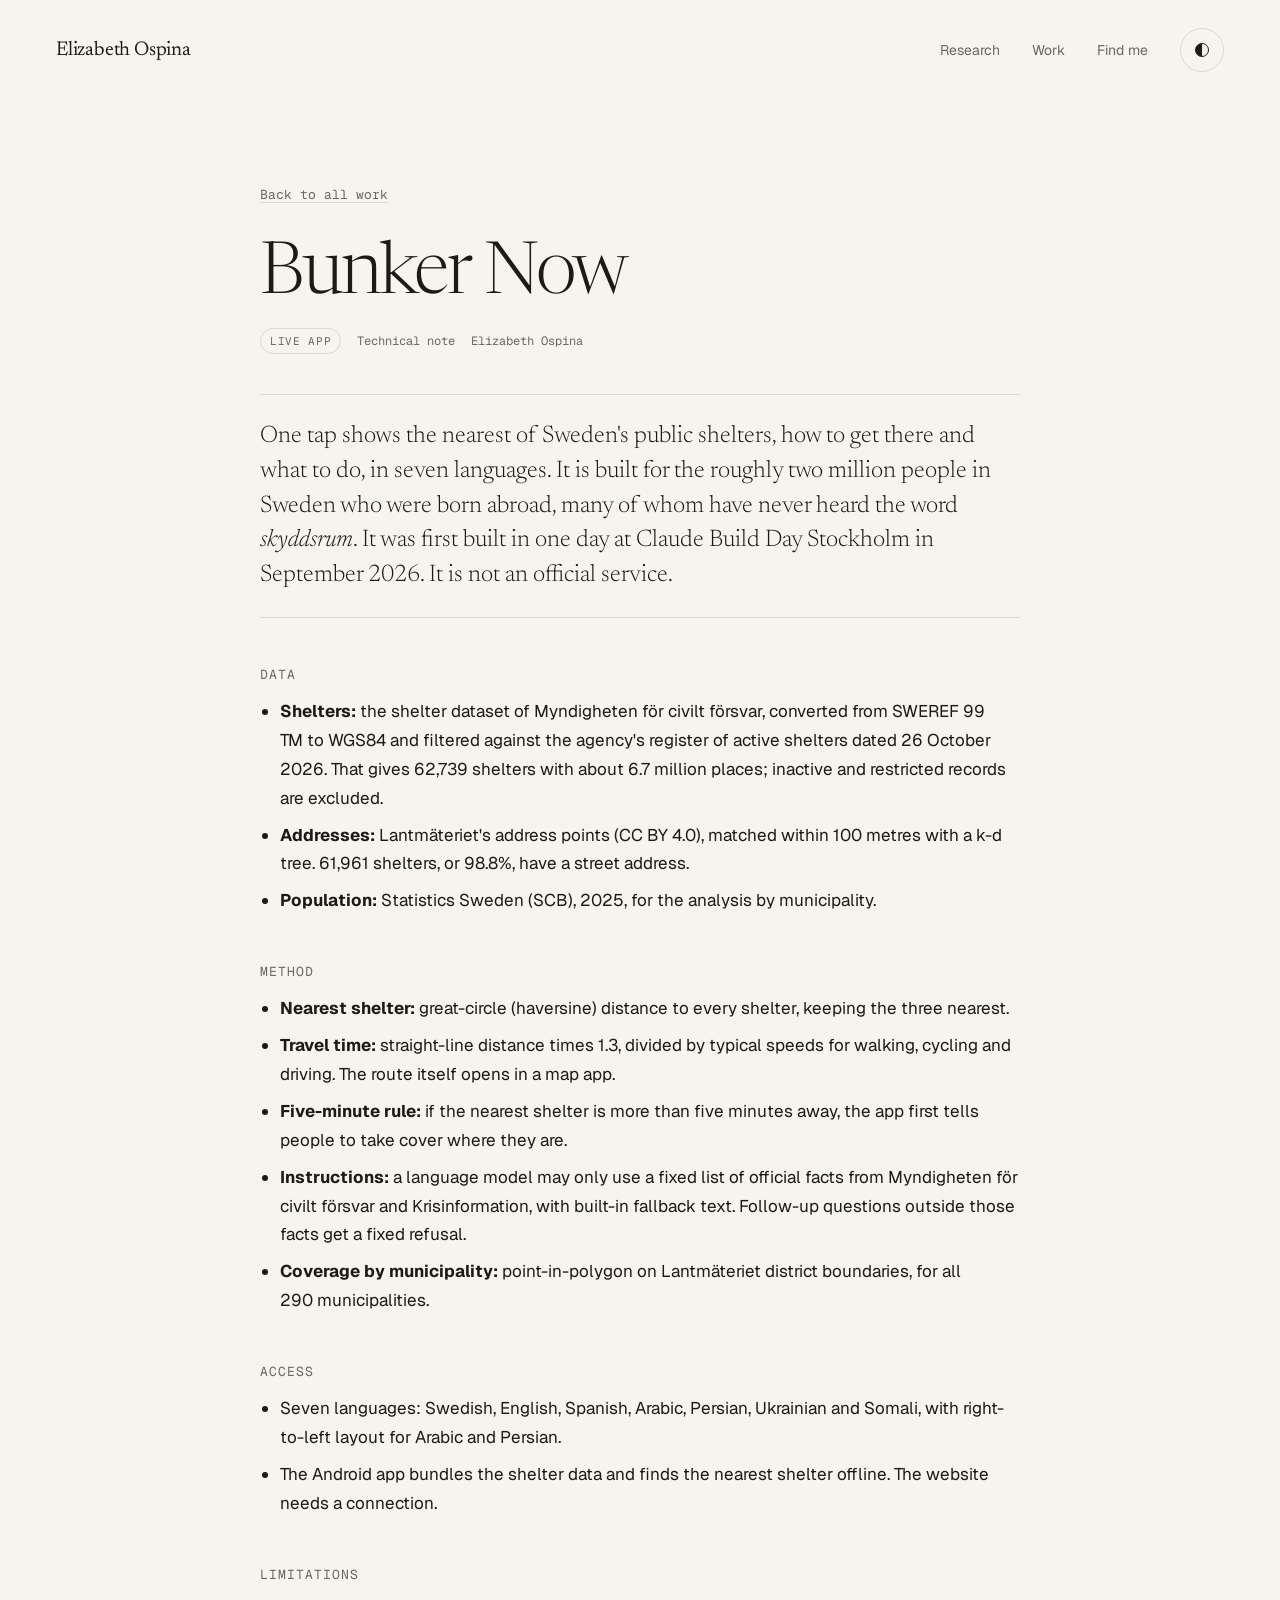
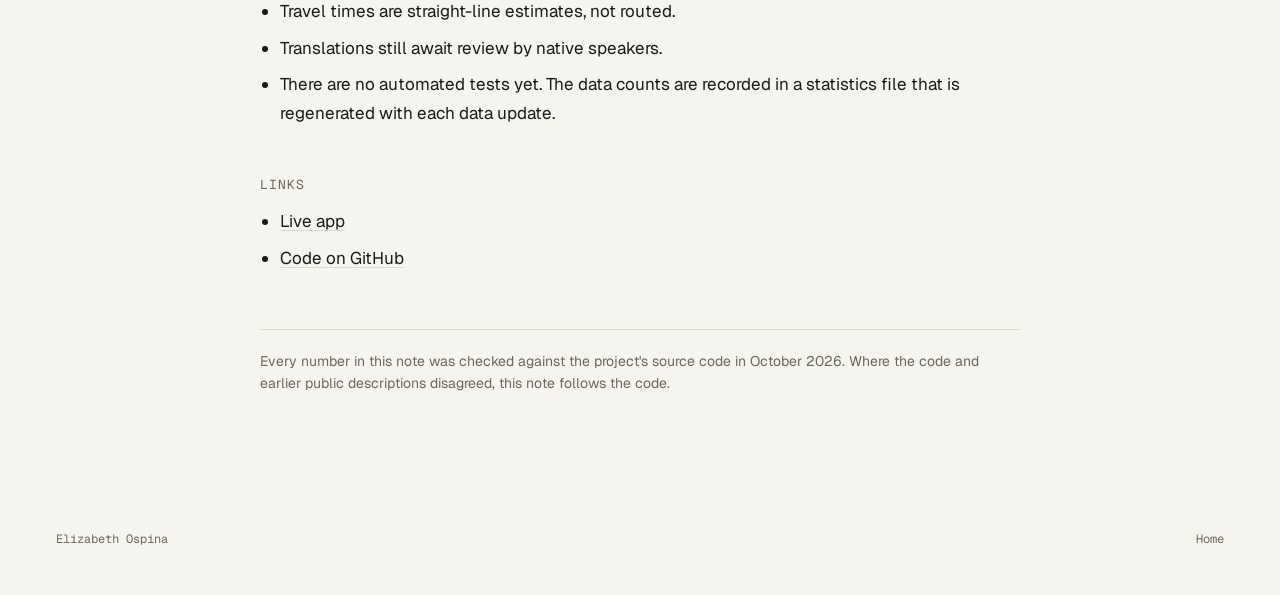
==== work/bunker-now.html @ 8cc311af "Rebuild the site around research and documented work - Add a Research section for the Economic Evolu" ====
<!DOCTYPE html>
<html lang="en">
<head>
<meta charset="utf-8">
<meta name="viewport" content="width=device-width, initial-scale=1">
<title>Bunker Now — Elizabeth Ospina</title>
<meta name="description" content="The nearest of Sweden&#x27;s 62,739 active public shelters, from the register of Myndigheten för civilt försvar, with 98.8% matched to Lantmäteriet addresses, in seven languages.">
<script>(function(){var s;try{s=localStorage.getItem('eo-theme')}catch(e){}var t=s||(matchMedia('(prefers-color-scheme: dark)').matches?'dark':'light');document.documentElement.dataset.theme=t;})();</script>
<link rel="preconnect" href="https://fonts.googleapis.com">
<link rel="stylesheet" href="https://fonts.googleapis.com/css2?family=Newsreader:ital,opsz,wght@0,6..72,300;0,6..72,400;1,6..72,300;1,6..72,400&family=Geist:wght@400;500&family=Geist+Mono:wght@400&display=swap">
<link rel="stylesheet" href="../assets/site.css">
</head>
<body>
<header class="wrap site-header">
  <a href="../index.html" class="brand">Elizabeth Ospina</a>
  <nav class="nav" aria-label="Main">
    <a href="../index.html#research">Research</a>
    <a href="../index.html#work">Work</a>
    <a href="../index.html#find">Find me</a>
    <button id="theme-toggle" type="button" aria-label="Toggle theme"><span></span></button>
  </nav>
</header>
<main class="note">
  <a class="back" href="../index.html#work">Back to all work</a>
  <h1>Bunker Now</h1>
  <div class="meta"><span class="status">Live app</span><span>Technical note</span><span>Elizabeth Ospina</span></div>
  <p class="abstract">One tap shows the nearest of Sweden's public shelters, how to get there and what to do, in seven languages. It is built for the roughly two million people in Sweden who were born abroad, many of whom have never heard the word <em>skyddsrum</em>. It was first built in one day at Claude Build Day Stockholm in September 2026. It is not an official service.</p>

  <h2>Data</h2>
  <ul>
    <li><strong>Shelters:</strong> the shelter dataset of Myndigheten för civilt försvar, converted from SWEREF 99 TM to WGS84 and filtered against the agency's register of active shelters dated 26 October 2026. That gives 62,739 shelters with about 6.7 million places; inactive and restricted records are excluded.</li>
    <li><strong>Addresses:</strong> Lantmäteriet's address points (CC BY 4.0), matched within 100 metres with a k-d tree. 61,961 shelters, or 98.8%, have a street address.</li>
    <li><strong>Population:</strong> Statistics Sweden (SCB), 2025, for the analysis by municipality.</li>
  </ul>

  <h2>Method</h2>
  <ul>
    <li><strong>Nearest shelter:</strong> great-circle (haversine) distance to every shelter, keeping the three nearest.</li>
    <li><strong>Travel time:</strong> straight-line distance times 1.3, divided by typical speeds for walking, cycling and driving. The route itself opens in a map app.</li>
    <li><strong>Five-minute rule:</strong> if the nearest shelter is more than five minutes away, the app first tells people to take cover where they are.</li>
    <li><strong>Instructions:</strong> a language model may only use a fixed list of official facts from Myndigheten för civilt försvar and Krisinformation, with built-in fallback text. Follow-up questions outside those facts get a fixed refusal.</li>
    <li><strong>Coverage by municipality:</strong> point-in-polygon on Lantmäteriet district boundaries, for all 290 municipalities.</li>
  </ul>

  <h2>Access</h2>
  <ul>
    <li>Seven languages: Swedish, English, Spanish, Arabic, Persian, Ukrainian and Somali, with right-to-left layout for Arabic and Persian.</li>
    <li>The Android app bundles the shelter data and finds the nearest shelter offline. The website needs a connection.</li>
  </ul>

  <h2>Limitations</h2>
  <ul>
    <li>Travel times are straight-line estimates, not routed.</li>
    <li>Translations still await review by native speakers.</li>
    <li>There are no automated tests yet. The data counts are recorded in a statistics file that is regenerated with each data update.</li>
  </ul>

  <h2>Links</h2>
  <ul>
    <li><a href="https://shelter-now-eta.vercel.app/" target="_blank" rel="noopener">Live app</a></li>
    <li><a href="https://github.com/eliospina/shelter-now" target="_blank" rel="noopener">Code on GitHub</a></li>
  </ul>
  <p class="verified">Every number in this note was checked against the project's source code in October 2026. Where the code and earlier public descriptions disagreed, this note follows the code.</p>
</main>
<footer class="wrap site-footer">
  <span>Elizabeth Ospina</span>
  <a href="../index.html">Home</a>
</footer>
<script>
document.getElementById('theme-toggle').addEventListener('click',function(){var r=document.documentElement,t=r.dataset.theme==='dark'?'light':'dark';r.dataset.theme=t;try{localStorage.setItem('eo-theme',t)}catch(e){}});
</script>
</body>
</html>
---- assets/site.css ----
:root{--bg:#f6f4ef;--fg:#1b1a17;--mute:#6b675e;--line:#dcd8ce;--slot:#ebe7de;--chip:#e9e4d8}
:root[data-theme="dark"]{--bg:#141412;--fg:#eeebe4;--mute:#a19c91;--line:#2e2c28;--slot:#1f1e1b;--chip:#26241f}
html{scroll-behavior:smooth}
html,body{margin:0;background:var(--bg);color:var(--fg);transition:background .3s,color .3s}
body{font-family:Geist,system-ui,sans-serif;-webkit-font-smoothing:antialiased}
a{color:var(--fg);text-decoration:none}
a:hover{color:var(--mute)}
.wrap{max-width:1280px;margin:0 auto;padding-left:clamp(20px,5vw,56px);padding-right:clamp(20px,5vw,56px)}
.site-header{padding-top:28px;padding-bottom:28px;display:flex;align-items:center;justify-content:space-between;gap:24px;flex-wrap:wrap}
.brand{font-family:Newsreader,serif;font-size:20px;letter-spacing:-0.01em;white-space:nowrap}
.nav{display:flex;align-items:center;gap:clamp(16px,3vw,32px);font-size:14px;flex-wrap:wrap}
.nav a{color:var(--mute)}
.nav a:hover{color:var(--fg)}
#theme-toggle{width:44px;height:44px;border-radius:50%;border:1px solid var(--line);background:transparent;cursor:pointer;display:flex;align-items:center;justify-content:center;padding:0}
#theme-toggle:hover{border-color:var(--fg)}
#theme-toggle span{width:12px;height:12px;border-radius:50%;background:linear-gradient(90deg,var(--fg) 50%,transparent 50%);border:1px solid var(--fg)}
.mono{font-family:'Geist Mono',monospace}
.label{margin:0;font-family:'Geist Mono',monospace;font-weight:400;font-size:13px;letter-spacing:0.08em;text-transform:uppercase;color:var(--mute)}
.serif{font-family:Newsreader,serif}

/* hero */
.hero{padding-top:clamp(48px,10vw,120px);padding-bottom:clamp(56px,8vw,96px)}
.hero-grid{display:grid;grid-template-columns:repeat(auto-fit,minmax(min(100%,420px),1fr));gap:clamp(40px,6vw,88px);align-items:center}
.hero h1{margin:0;font-family:Newsreader,serif;font-weight:300;font-size:clamp(52px,8.4vw,112px);line-height:0.98;letter-spacing:-0.035em;text-wrap:balance}
.portrait{position:relative;aspect-ratio:4/5;width:100%;max-width:280px;justify-self:center;background:var(--slot);border-radius:4px;overflow:hidden}
.portrait img{width:100%;height:100%;object-fit:cover;display:block}
@media (max-width:960px){.portrait{max-width:200px}}

/* sections */
.section{border-top:1px solid var(--line);padding:clamp(56px,8vw,112px) 0;display:flex;flex-wrap:wrap;gap:clamp(32px,5vw,64px);align-items:start}
.section > .label{flex:1 1 220px}
.section-body{flex:3 1 min(100%,520px);min-width:0;display:flex;flex-direction:column}
.lede{margin:0 0 clamp(32px,4vw,48px);max-width:38em;font-size:clamp(16px,1.3vw,18px);line-height:1.65;color:var(--mute);text-wrap:pretty}
.group-title{margin:clamp(40px,5vw,64px) 0 0;padding-bottom:16px;border-bottom:1px solid var(--line)}
.group-title:first-of-type{margin-top:0}

/* project cards */
.card{display:grid;grid-template-columns:minmax(0,1fr);gap:16px 40px;padding:32px 0;border-bottom:1px solid var(--line)}
@media (min-width:900px){.card{grid-template-columns:minmax(170px,1fr) minmax(0,3fr)}}
.card-head{display:flex;flex-direction:column;gap:12px;align-items:flex-start}
.card h3{margin:0;font-family:Newsreader,serif;font-weight:400;font-size:clamp(26px,2.6vw,34px);line-height:1.1;letter-spacing:-0.015em}
.status{display:inline-block;font-family:'Geist Mono',monospace;font-size:11px;letter-spacing:0.06em;text-transform:uppercase;padding:5px 9px;border:1px solid var(--line);border-radius:999px;color:var(--mute);white-space:nowrap}
.card dl{margin:0;display:grid;grid-template-columns:auto 1fr;gap:10px 18px;font-size:15px;line-height:1.6}
.card dt{font-family:'Geist Mono',monospace;font-size:12px;letter-spacing:0.06em;text-transform:uppercase;color:var(--mute);padding-top:3px}
.card dd{margin:0;text-wrap:pretty}
@media (max-width:520px){.card dl{grid-template-columns:1fr;gap:2px}.card dd{margin-bottom:10px}}
.links{display:flex;flex-wrap:wrap;gap:8px 20px;margin-top:6px;grid-column:1/-1}
.links a,.textlink{font-family:'Geist Mono',monospace;font-size:13px;text-decoration:underline;text-underline-offset:4px;text-decoration-color:var(--line);display:inline-flex;align-items:center;min-height:44px}
.links a:hover,.textlink:hover{text-decoration-color:var(--fg);color:var(--fg)}

/* research feature */
.feature{display:grid;grid-template-columns:repeat(auto-fit,minmax(min(100%,300px),1fr));gap:24px 48px;align-items:start}
.feature h3{margin:0 0 16px;font-family:Newsreader,serif;font-weight:300;font-size:clamp(32px,3.6vw,48px);line-height:1.05;letter-spacing:-0.025em}
.feature p{margin:0 0 16px;font-size:clamp(16px,1.3vw,18px);line-height:1.65;text-wrap:pretty}
.figure{margin:0;background:#fff;border:1px solid var(--line);border-radius:4px;padding:12px}
.figure img{width:100%;height:auto;display:block}
.figure figcaption{font-size:13px;line-height:1.5;color:#555;margin-top:10px}

/* prose blocks on home */
.prose-xl{margin:0;font-family:Newsreader,serif;font-weight:300;font-size:clamp(24px,2.6vw,34px);line-height:1.35;letter-spacing:-0.01em;text-wrap:pretty}
.article h3{margin:0;font-family:Newsreader,serif;font-weight:300;font-size:clamp(32px,3.6vw,48px);line-height:1.05;letter-spacing:-0.025em}
.article p{margin:0;max-width:38em;font-size:clamp(16px,1.3vw,18px);line-height:1.65;text-wrap:pretty}
.article{display:flex;flex-direction:column;gap:20px}
.stack-lg{display:flex;flex-direction:column;gap:clamp(48px,6vw,80px)}

/* contact */
.find-grid{display:grid;grid-template-columns:repeat(auto-fit,minmax(min(100%,240px),1fr));gap:0 32px}
.find-grid a{display:flex;flex-direction:column;gap:6px;padding:24px 0;border-bottom:1px solid var(--line)}
.find-grid .big{font-family:Newsreader,serif;font-weight:300;font-size:clamp(32px,3.6vw,48px);line-height:1;letter-spacing:-0.025em}
.find-grid .small{font-family:'Geist Mono',monospace;font-size:13px;color:var(--mute)}

.site-footer{padding-top:24px;padding-bottom:48px;display:flex;justify-content:space-between;gap:16px;flex-wrap:wrap;font-family:'Geist Mono',monospace;font-size:12px;color:var(--mute)}
.site-footer a{color:var(--mute)}

/* technical notes */
.note{max-width:760px;margin:0 auto;padding:clamp(32px,6vw,72px) clamp(20px,5vw,56px) clamp(56px,8vw,96px)}
.note .back{font-family:'Geist Mono',monospace;font-size:13px;color:var(--mute);display:inline-flex;align-items:center;min-height:44px}
.note h1{margin:24px 0 16px;font-family:Newsreader,serif;font-weight:300;font-size:clamp(40px,6vw,72px);line-height:1;letter-spacing:-0.03em;text-wrap:balance}
.note .meta{display:flex;flex-wrap:wrap;gap:8px 16px;align-items:center;margin-bottom:40px;font-family:'Geist Mono',monospace;font-size:12px;color:var(--mute)}
.note .abstract{margin:0 0 48px;padding:24px 0;border-top:1px solid var(--line);border-bottom:1px solid var(--line);font-family:Newsreader,serif;font-weight:300;font-size:clamp(20px,2.2vw,24px);line-height:1.45;text-wrap:pretty}
.note h2{margin:48px 0 14px;font-family:'Geist Mono',monospace;font-weight:400;font-size:13px;letter-spacing:0.08em;text-transform:uppercase;color:var(--mute)}
.note p,.note li{font-size:17px;line-height:1.7;text-wrap:pretty}
.note p{margin:0 0 16px}
.note ul{margin:0 0 16px;padding-left:20px}
.note li{margin-bottom:8px}
.note table{width:100%;border-collapse:collapse;font-size:15px;margin:8px 0 24px}
.note th,.note td{text-align:left;padding:10px 12px 10px 0;border-bottom:1px solid var(--line);vertical-align:top}
.note th{font-family:'Geist Mono',monospace;font-weight:400;font-size:12px;letter-spacing:0.06em;text-transform:uppercase;color:var(--mute)}
.note .table-box{overflow-x:auto}
.note .figure{margin:24px 0}
.note code{font-family:'Geist Mono',monospace;font-size:0.88em;background:var(--chip);padding:1px 5px;border-radius:3px}
.note a{text-decoration:underline;text-underline-offset:3px;text-decoration-color:var(--line)}
.note a:hover{text-decoration-color:var(--fg)}
.note .verified{margin-top:56px;padding-top:20px;border-top:1px solid var(--line);font-size:14px;line-height:1.6;color:var(--mute)}
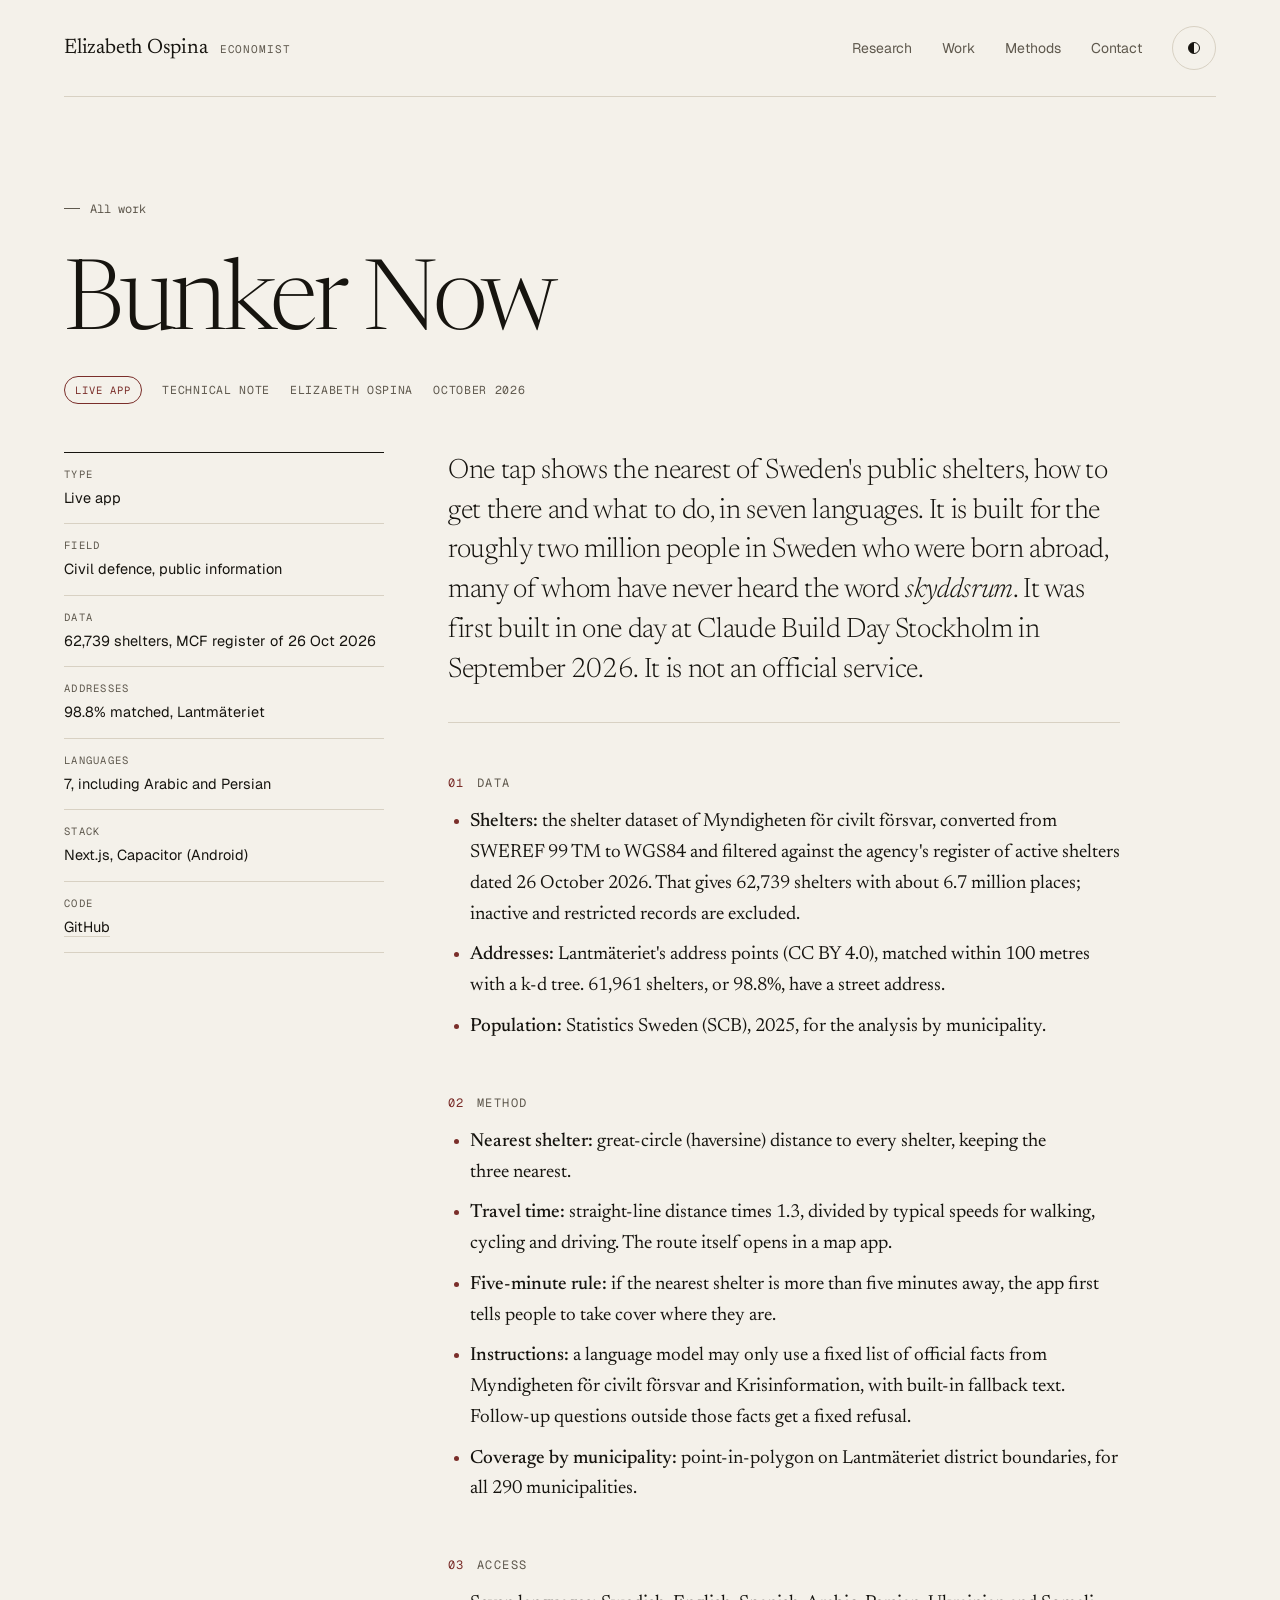
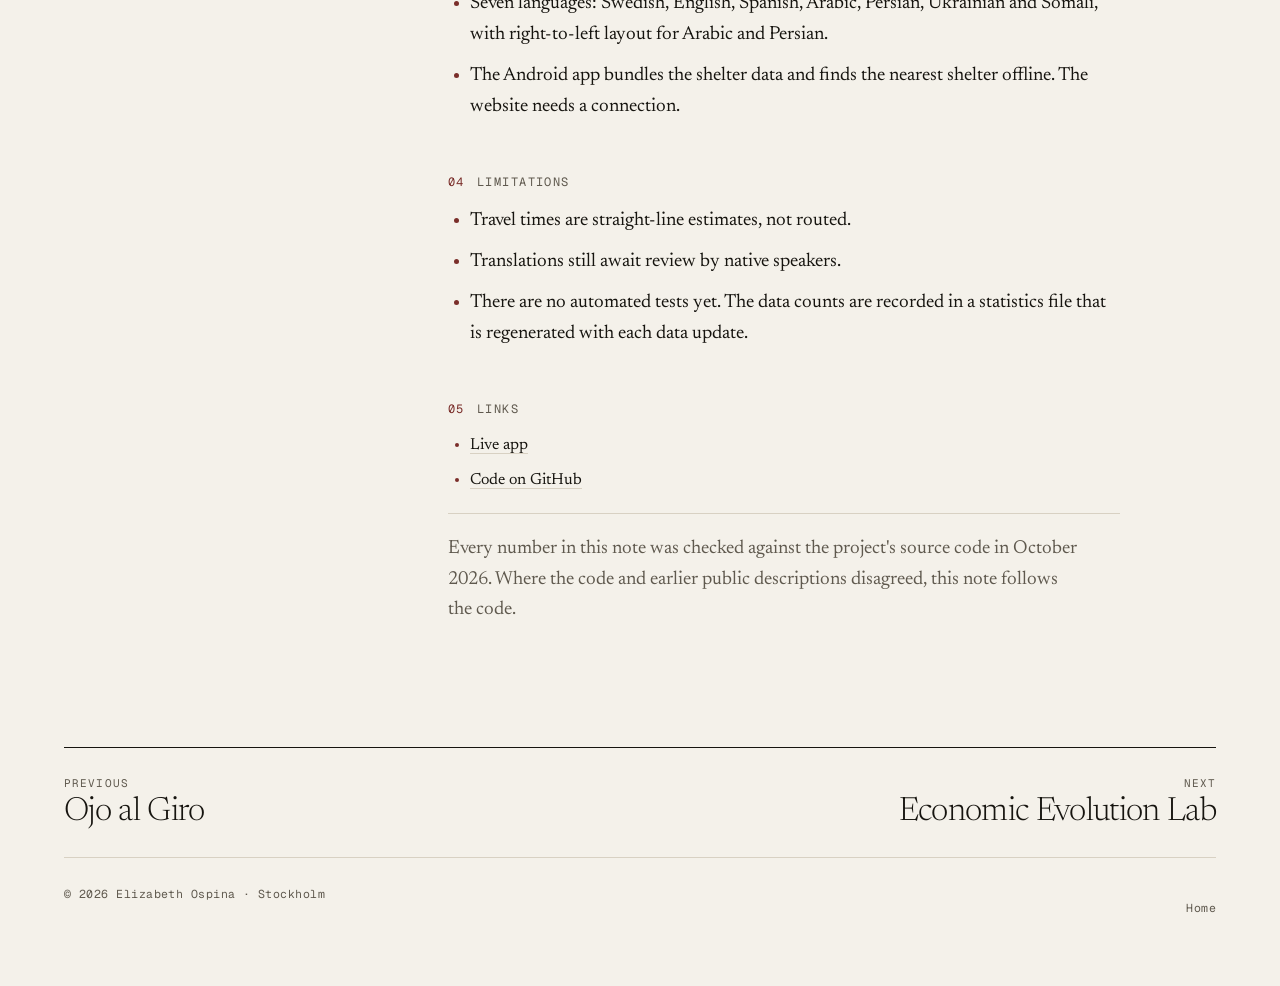
==== commit 83491cda: "Editorial redesign: agenda, key figures, methods matrix - New visual system: paper, ink and one oxbl" ====
--- a/work/bunker-now.html
+++ b/work/bunker-now.html
@@ -5,65 +5,88 @@
 <meta name="viewport" content="width=device-width, initial-scale=1">
 <title>Bunker Now — Elizabeth Ospina</title>
 <meta name="description" content="The nearest of Sweden&#x27;s 62,739 active public shelters, from the register of Myndigheten för civilt försvar, with 98.8% matched to Lantmäteriet addresses, in seven languages.">
+<meta property="og:title" content="Bunker Now — technical note by Elizabeth Ospina">
+<meta property="og:description" content="The nearest of Sweden&#x27;s 62,739 active public shelters, from the register of Myndigheten för civilt försvar, with 98.8% matched to Lantmäteriet addresses, in seven languages.">
 <script>(function(){var s;try{s=localStorage.getItem('eo-theme')}catch(e){}var t=s||(matchMedia('(prefers-color-scheme: dark)').matches?'dark':'light');document.documentElement.dataset.theme=t;})();</script>
 <link rel="preconnect" href="https://fonts.googleapis.com">
-<link rel="stylesheet" href="https://fonts.googleapis.com/css2?family=Newsreader:ital,opsz,wght@0,6..72,300;0,6..72,400;1,6..72,300;1,6..72,400&family=Geist:wght@400;500&family=Geist+Mono:wght@400&display=swap">
+<link rel="preconnect" href="https://fonts.gstatic.com" crossorigin>
+<link rel="stylesheet" href="https://fonts.googleapis.com/css2?family=Newsreader:ital,opsz,wght@0,6..72,300;0,6..72,400;0,6..72,500;1,6..72,300;1,6..72,400&family=Geist:wght@400;500&family=Geist+Mono:wght@400&display=swap">
 <link rel="stylesheet" href="../assets/site.css">
 </head>
 <body>
 <header class="wrap site-header">
-  <a href="../index.html" class="brand">Elizabeth Ospina</a>
+  <a href="../index.html" class="brand">Elizabeth Ospina<small>Economist</small></a>
   <nav class="nav" aria-label="Main">
     <a href="../index.html#research">Research</a>
     <a href="../index.html#work">Work</a>
-    <a href="../index.html#find">Find me</a>
-    <button id="theme-toggle" type="button" aria-label="Toggle theme"><span></span></button>
+    <a href="../index.html#methods">Methods</a>
+    <a href="../index.html#contact">Contact</a>
+    <button id="theme-toggle" type="button" aria-label="Toggle light and dark theme"><span></span></button>
   </nav>
 </header>
-<main class="note">
-  <a class="back" href="../index.html#work">Back to all work</a>
-  <h1>Bunker Now</h1>
-  <div class="meta"><span class="status">Live app</span><span>Technical note</span><span>Elizabeth Ospina</span></div>
-  <p class="abstract">One tap shows the nearest of Sweden's public shelters, how to get there and what to do, in seven languages. It is built for the roughly two million people in Sweden who were born abroad, many of whom have never heard the word <em>skyddsrum</em>. It was first built in one day at Claude Build Day Stockholm in September 2026. It is not an official service.</p>
+<main class="wrap">
+  <div class="note-hero">
+    <a class="back" href="../index.html#work">All work</a>
+    <h1>Bunker Now</h1>
+    <div class="note-meta"><span class="tag accent">Live app</span><span>Technical note</span><span>Elizabeth Ospina</span><span>October 2026</span></div>
+  </div>
+  <div class="note-layout">
+    <dl class="keyfacts">
+      <div><dt>Type</dt><dd>Live app</dd></div>
+      <div><dt>Field</dt><dd>Civil defence, public information</dd></div>
+      <div><dt>Data</dt><dd>62,739 shelters, MCF register of 26 Oct 2026</dd></div>
+      <div><dt>Addresses</dt><dd>98.8% matched, Lantmäteriet</dd></div>
+      <div><dt>Languages</dt><dd>7, including Arabic and Persian</dd></div>
+      <div><dt>Stack</dt><dd>Next.js, Capacitor (Android)</dd></div>
+      <div><dt>Code</dt><dd><a href="https://github.com/eliospina/shelter-now" target="_blank" rel="noopener">GitHub</a></dd></div>
+    </dl>
+    <article class="prose">
+    <p class="abstract">One tap shows the nearest of Sweden's public shelters, how to get there and what to do, in seven languages. It is built for the roughly two million people in Sweden who were born abroad, many of whom have never heard the word <em>skyddsrum</em>. It was first built in one day at Claude Build Day Stockholm in September 2026. It is not an official service.</p>
 
-  <h2>Data</h2>
-  <ul>
-    <li><strong>Shelters:</strong> the shelter dataset of Myndigheten för civilt försvar, converted from SWEREF 99 TM to WGS84 and filtered against the agency's register of active shelters dated 26 October 2026. That gives 62,739 shelters with about 6.7 million places; inactive and restricted records are excluded.</li>
-    <li><strong>Addresses:</strong> Lantmäteriet's address points (CC BY 4.0), matched within 100 metres with a k-d tree. 61,961 shelters, or 98.8%, have a street address.</li>
-    <li><strong>Population:</strong> Statistics Sweden (SCB), 2025, for the analysis by municipality.</li>
-  </ul>
+    <h2>Data</h2>
+    <ul>
+      <li><strong>Shelters:</strong> the shelter dataset of Myndigheten för civilt försvar, converted from SWEREF 99 TM to WGS84 and filtered against the agency's register of active shelters dated 26 October 2026. That gives 62,739 shelters with about 6.7 million places; inactive and restricted records are excluded.</li>
+      <li><strong>Addresses:</strong> Lantmäteriet's address points (CC BY 4.0), matched within 100 metres with a k-d tree. 61,961 shelters, or 98.8%, have a street address.</li>
+      <li><strong>Population:</strong> Statistics Sweden (SCB), 2025, for the analysis by municipality.</li>
+    </ul>
 
-  <h2>Method</h2>
-  <ul>
-    <li><strong>Nearest shelter:</strong> great-circle (haversine) distance to every shelter, keeping the three nearest.</li>
-    <li><strong>Travel time:</strong> straight-line distance times 1.3, divided by typical speeds for walking, cycling and driving. The route itself opens in a map app.</li>
-    <li><strong>Five-minute rule:</strong> if the nearest shelter is more than five minutes away, the app first tells people to take cover where they are.</li>
-    <li><strong>Instructions:</strong> a language model may only use a fixed list of official facts from Myndigheten för civilt försvar and Krisinformation, with built-in fallback text. Follow-up questions outside those facts get a fixed refusal.</li>
-    <li><strong>Coverage by municipality:</strong> point-in-polygon on Lantmäteriet district boundaries, for all 290 municipalities.</li>
-  </ul>
+    <h2>Method</h2>
+    <ul>
+      <li><strong>Nearest shelter:</strong> great-circle (haversine) distance to every shelter, keeping the three nearest.</li>
+      <li><strong>Travel time:</strong> straight-line distance times 1.3, divided by typical speeds for walking, cycling and driving. The route itself opens in a map app.</li>
+      <li><strong>Five-minute rule:</strong> if the nearest shelter is more than five minutes away, the app first tells people to take cover where they are.</li>
+      <li><strong>Instructions:</strong> a language model may only use a fixed list of official facts from Myndigheten för civilt försvar and Krisinformation, with built-in fallback text. Follow-up questions outside those facts get a fixed refusal.</li>
+      <li><strong>Coverage by municipality:</strong> point-in-polygon on Lantmäteriet district boundaries, for all 290 municipalities.</li>
+    </ul>
 
-  <h2>Access</h2>
-  <ul>
-    <li>Seven languages: Swedish, English, Spanish, Arabic, Persian, Ukrainian and Somali, with right-to-left layout for Arabic and Persian.</li>
-    <li>The Android app bundles the shelter data and finds the nearest shelter offline. The website needs a connection.</li>
-  </ul>
+    <h2>Access</h2>
+    <ul>
+      <li>Seven languages: Swedish, English, Spanish, Arabic, Persian, Ukrainian and Somali, with right-to-left layout for Arabic and Persian.</li>
+      <li>The Android app bundles the shelter data and finds the nearest shelter offline. The website needs a connection.</li>
+    </ul>
 
-  <h2>Limitations</h2>
-  <ul>
-    <li>Travel times are straight-line estimates, not routed.</li>
-    <li>Translations still await review by native speakers.</li>
-    <li>There are no automated tests yet. The data counts are recorded in a statistics file that is regenerated with each data update.</li>
-  </ul>
+    <h2>Limitations</h2>
+    <ul>
+      <li>Travel times are straight-line estimates, not routed.</li>
+      <li>Translations still await review by native speakers.</li>
+      <li>There are no automated tests yet. The data counts are recorded in a statistics file that is regenerated with each data update.</li>
+    </ul>
 
-  <h2>Links</h2>
-  <ul>
-    <li><a href="https://shelter-now-eta.vercel.app/" target="_blank" rel="noopener">Live app</a></li>
-    <li><a href="https://github.com/eliospina/shelter-now" target="_blank" rel="noopener">Code on GitHub</a></li>
-  </ul>
-  <p class="verified">Every number in this note was checked against the project's source code in October 2026. Where the code and earlier public descriptions disagreed, this note follows the code.</p>
+    <h2>Links</h2>
+    <ul class="refs">
+      <li><a href="https://shelter-now-eta.vercel.app/" target="_blank" rel="noopener">Live app</a></li>
+      <li><a href="https://github.com/eliospina/shelter-now" target="_blank" rel="noopener">Code on GitHub</a></li>
+    </ul>
+      <p class="verified">Every number in this note was checked against the project's source code in October 2026. Where the code and earlier public descriptions disagreed, this note follows the code.</p>
+    </article>
+  </div>
+  <nav class="next" aria-label="More work">
+    <div><span>Previous</span><a href="ojo-al-giro.html">Ojo al Giro</a></div>
+    <div style="text-align:right"><span>Next</span><a href="economic-evolution-lab.html">Economic Evolution Lab</a></div>
+  </nav>
 </main>
 <footer class="wrap site-footer">
-  <span>Elizabeth Ospina</span>
+  <span>© 2026 Elizabeth Ospina · Stockholm</span>
   <a href="../index.html">Home</a>
 </footer>
 <script>
--- a/assets/site.css
+++ b/assets/site.css
@@ -1,94 +1,214 @@
-:root{--bg:#f6f4ef;--fg:#1b1a17;--mute:#6b675e;--line:#dcd8ce;--slot:#ebe7de;--chip:#e9e4d8}
-:root[data-theme="dark"]{--bg:#141412;--fg:#eeebe4;--mute:#a19c91;--line:#2e2c28;--slot:#1f1e1b;--chip:#26241f}
+/* Elizabeth Ospina — editorial system
+   Paper, ink and one oxblood accent. Serif for reading, sans for interface,
+   mono for data. */
+:root{
+  --bg:#F4F1EA;--paper:#FBF9F4;--ink:#16140F;--mute:#5F594E;--rule:#D8D1C3;--rule-strong:#16140F;
+  --accent:#7A2E2A;--chip:#ECE7DC;--figure:#FFFFFF;
+  --serif:Newsreader,Georgia,serif;--sans:Geist,system-ui,sans-serif;--mono:'Geist Mono',ui-monospace,monospace;
+  --gutter:clamp(20px,5vw,64px);--max:1240px;
+}
+:root[data-theme="dark"]{
+  --bg:#11100D;--paper:#181713;--ink:#EEE9DF;--mute:#A8A194;--rule:#2C2A25;--rule-strong:#EEE9DF;
+  --accent:#E2A193;--chip:#23211C;--figure:#F4F1EA;
+}
+*{box-sizing:border-box}
 html{scroll-behavior:smooth}
-html,body{margin:0;background:var(--bg);color:var(--fg);transition:background .3s,color .3s}
-body{font-family:Geist,system-ui,sans-serif;-webkit-font-smoothing:antialiased}
-a{color:var(--fg);text-decoration:none}
-a:hover{color:var(--mute)}
-.wrap{max-width:1280px;margin:0 auto;padding-left:clamp(20px,5vw,56px);padding-right:clamp(20px,5vw,56px)}
-.site-header{padding-top:28px;padding-bottom:28px;display:flex;align-items:center;justify-content:space-between;gap:24px;flex-wrap:wrap}
-.brand{font-family:Newsreader,serif;font-size:20px;letter-spacing:-0.01em;white-space:nowrap}
-.nav{display:flex;align-items:center;gap:clamp(16px,3vw,32px);font-size:14px;flex-wrap:wrap}
-.nav a{color:var(--mute)}
-.nav a:hover{color:var(--fg)}
-#theme-toggle{width:44px;height:44px;border-radius:50%;border:1px solid var(--line);background:transparent;cursor:pointer;display:flex;align-items:center;justify-content:center;padding:0}
-#theme-toggle:hover{border-color:var(--fg)}
-#theme-toggle span{width:12px;height:12px;border-radius:50%;background:linear-gradient(90deg,var(--fg) 50%,transparent 50%);border:1px solid var(--fg)}
-.mono{font-family:'Geist Mono',monospace}
-.label{margin:0;font-family:'Geist Mono',monospace;font-weight:400;font-size:13px;letter-spacing:0.08em;text-transform:uppercase;color:var(--mute)}
-.serif{font-family:Newsreader,serif}
+html,body{margin:0;background:var(--bg);color:var(--ink);transition:background .3s,color .3s}
+body{font-family:var(--sans);-webkit-font-smoothing:antialiased;text-rendering:optimizeLegibility;font-feature-settings:"kern" 1}
+a{color:inherit;text-decoration:none}
+::selection{background:var(--accent);color:var(--bg)}
+.wrap{width:min(var(--max),calc(100% - 2 * var(--gutter)));margin-left:auto;margin-right:auto}
+.num{font-variant-numeric:lining-nums tabular-nums}
+
+/* header */
+.site-header{display:flex;align-items:center;justify-content:space-between;gap:24px;flex-wrap:wrap;padding-top:26px;padding-bottom:26px;border-bottom:1px solid var(--rule)}
+.brand{font-family:var(--serif);font-size:21px;letter-spacing:-0.01em;white-space:nowrap}
+.brand small{font-family:var(--mono);font-size:11px;letter-spacing:0.08em;text-transform:uppercase;color:var(--mute);margin-left:12px}
+.nav{display:flex;align-items:center;gap:clamp(14px,2.6vw,30px);font-size:14px;flex-wrap:wrap}
+.nav a{color:var(--mute);min-height:44px;display:inline-flex;align-items:center}
+.nav a:hover{color:var(--ink)}
+#theme-toggle{width:44px;height:44px;border-radius:50%;border:1px solid var(--rule);background:transparent;cursor:pointer;display:flex;align-items:center;justify-content:center;padding:0;color:var(--ink)}
+#theme-toggle:hover{border-color:var(--ink)}
+#theme-toggle span{width:12px;height:12px;border-radius:50%;background:linear-gradient(90deg,var(--ink) 50%,transparent 50%);border:1px solid var(--ink)}
+
+/* type primitives */
+.eyebrow{margin:0;font-family:var(--mono);font-weight:400;font-size:12px;letter-spacing:0.12em;text-transform:uppercase;color:var(--mute)}
+.eyebrow .sec{color:var(--accent);margin-right:10px}
+.h-display{margin:0;font-family:var(--serif);font-weight:300;letter-spacing:-0.035em;line-height:0.96}
+.h-section{margin:0;font-family:var(--serif);font-weight:300;font-size:clamp(34px,4.4vw,60px);line-height:1.02;letter-spacing:-0.03em;text-wrap:balance}
+.serif{font-family:var(--serif)}
+.lead{margin:0;font-family:var(--serif);font-weight:300;font-size:clamp(21px,2.1vw,27px);line-height:1.45;letter-spacing:-0.01em;text-wrap:pretty}
+.body{font-size:16px;line-height:1.7;text-wrap:pretty}
+.muted{color:var(--mute)}
+.textlink{font-family:var(--mono);font-size:12.5px;letter-spacing:0.02em;display:inline-flex;align-items:center;gap:8px;min-height:44px;border-bottom:1px solid transparent}
+.textlink::after{content:"";width:14px;height:1px;background:currentColor;transition:width .2s}
+.textlink:hover{color:var(--accent)}
+.textlink:hover::after{width:22px}
+.links{display:flex;flex-wrap:wrap;gap:0 26px}
 
 /* hero */
-.hero{padding-top:clamp(48px,10vw,120px);padding-bottom:clamp(56px,8vw,96px)}
-.hero-grid{display:grid;grid-template-columns:repeat(auto-fit,minmax(min(100%,420px),1fr));gap:clamp(40px,6vw,88px);align-items:center}
-.hero h1{margin:0;font-family:Newsreader,serif;font-weight:300;font-size:clamp(52px,8.4vw,112px);line-height:0.98;letter-spacing:-0.035em;text-wrap:balance}
-.portrait{position:relative;aspect-ratio:4/5;width:100%;max-width:280px;justify-self:center;background:var(--slot);border-radius:4px;overflow:hidden}
+.hero{padding-top:clamp(56px,9vw,128px);padding-bottom:clamp(56px,8vw,104px)}
+.hero-grid{display:grid;grid-template-columns:minmax(0,1.55fr) minmax(0,1fr);gap:clamp(40px,6vw,96px);align-items:end}
+@media (max-width:860px){.hero-grid{grid-template-columns:minmax(0,1fr)}}
+.hero h1{font-size:clamp(60px,10.4vw,152px)}
+.hero h1 em{font-style:italic;color:var(--accent)}
+.portrait{margin:0;justify-self:end;width:100%;max-width:340px}
+.portrait .frame{aspect-ratio:4/5;overflow:hidden;background:var(--chip);border-radius:2px}
 .portrait img{width:100%;height:100%;object-fit:cover;display:block}
-@media (max-width:960px){.portrait{max-width:200px}}
-
-/* sections */
-.section{border-top:1px solid var(--line);padding:clamp(56px,8vw,112px) 0;display:flex;flex-wrap:wrap;gap:clamp(32px,5vw,64px);align-items:start}
-.section > .label{flex:1 1 220px}
-.section-body{flex:3 1 min(100%,520px);min-width:0;display:flex;flex-direction:column}
-.lede{margin:0 0 clamp(32px,4vw,48px);max-width:38em;font-size:clamp(16px,1.3vw,18px);line-height:1.65;color:var(--mute);text-wrap:pretty}
-.group-title{margin:clamp(40px,5vw,64px) 0 0;padding-bottom:16px;border-bottom:1px solid var(--line)}
-.group-title:first-of-type{margin-top:0}
-
-/* project cards */
-.card{display:grid;grid-template-columns:minmax(0,1fr);gap:16px 40px;padding:32px 0;border-bottom:1px solid var(--line)}
-@media (min-width:900px){.card{grid-template-columns:minmax(170px,1fr) minmax(0,3fr)}}
-.card-head{display:flex;flex-direction:column;gap:12px;align-items:flex-start}
-.card h3{margin:0;font-family:Newsreader,serif;font-weight:400;font-size:clamp(26px,2.6vw,34px);line-height:1.1;letter-spacing:-0.015em}
-.status{display:inline-block;font-family:'Geist Mono',monospace;font-size:11px;letter-spacing:0.06em;text-transform:uppercase;padding:5px 9px;border:1px solid var(--line);border-radius:999px;color:var(--mute);white-space:nowrap}
-.card dl{margin:0;display:grid;grid-template-columns:auto 1fr;gap:10px 18px;font-size:15px;line-height:1.6}
-.card dt{font-family:'Geist Mono',monospace;font-size:12px;letter-spacing:0.06em;text-transform:uppercase;color:var(--mute);padding-top:3px}
-.card dd{margin:0;text-wrap:pretty}
-@media (max-width:520px){.card dl{grid-template-columns:1fr;gap:2px}.card dd{margin-bottom:10px}}
-.links{display:flex;flex-wrap:wrap;gap:8px 20px;margin-top:6px;grid-column:1/-1}
-.links a,.textlink{font-family:'Geist Mono',monospace;font-size:13px;text-decoration:underline;text-underline-offset:4px;text-decoration-color:var(--line);display:inline-flex;align-items:center;min-height:44px}
-.links a:hover,.textlink:hover{text-decoration-color:var(--fg);color:var(--fg)}
+.portrait figcaption{display:flex;justify-content:space-between;gap:12px;margin-top:12px;font-family:var(--mono);font-size:11px;letter-spacing:0.08em;text-transform:uppercase;color:var(--mute)}
+@media (max-width:860px){.portrait{justify-self:start;max-width:240px}}
+
+/* section scaffolding */
+.section{padding-top:clamp(72px,9vw,136px);padding-bottom:clamp(72px,9vw,136px);border-top:1px solid var(--rule)}
+.section-head{display:grid;grid-template-columns:minmax(0,1fr) minmax(0,2.2fr);gap:24px clamp(32px,5vw,80px);align-items:start;margin-bottom:clamp(40px,5vw,72px)}
+@media (max-width:860px){.section-head{grid-template-columns:minmax(0,1fr)}}
+.section-head .lead{max-width:34em}
+
+/* agenda */
+.agenda{display:grid;grid-template-columns:minmax(0,1fr) minmax(0,2.2fr);gap:24px clamp(32px,5vw,80px)}
+@media (max-width:860px){.agenda{grid-template-columns:minmax(0,1fr)}}
+.agenda .statement{margin:0;font-family:var(--serif);font-weight:300;font-size:clamp(28px,3.4vw,46px);line-height:1.18;letter-spacing:-0.022em;text-wrap:pretty}
+.agenda .statement em{color:var(--accent)}
+.pillars{display:grid;grid-template-columns:repeat(4,minmax(0,1fr));gap:0 32px;margin-top:clamp(40px,5vw,64px);border-top:1px solid var(--rule-strong)}
+@media (max-width:1060px){.pillars{grid-template-columns:repeat(2,minmax(0,1fr))}}
+@media (max-width:760px){.pillars{grid-template-columns:minmax(0,1fr)}}
+.pillar{padding:20px 0 4px}
+.pillar h3{margin:0 0 10px;font-family:var(--sans);font-weight:500;font-size:15px;letter-spacing:-0.005em}
+.pillar p{margin:0;font-size:15px;line-height:1.65;color:var(--mute);text-wrap:pretty}
+@media (max-width:760px){.pillar{border-bottom:1px solid var(--rule);padding-bottom:20px}}
+
+/* key figures */
+.figures{display:grid;grid-template-columns:repeat(4,minmax(0,1fr));border-top:1px solid var(--rule-strong);border-bottom:1px solid var(--rule)}
+@media (max-width:960px){.figures{grid-template-columns:repeat(2,minmax(0,1fr))}}
+@media (max-width:520px){.figures{grid-template-columns:minmax(0,1fr)}}
+.fig-item{padding:28px 24px 28px 0;border-right:1px solid var(--rule)}
+.fig-item:last-child{border-right:0}
+@media (max-width:960px){.fig-item:nth-child(2n){border-right:0}.fig-item:nth-child(-n+2){border-bottom:1px solid var(--rule)}}
+@media (max-width:520px){.fig-item{border-right:0;border-bottom:1px solid var(--rule)}.fig-item:last-child{border-bottom:0}}
+.fig-item .value{display:block;font-family:var(--serif);font-weight:300;font-size:clamp(44px,5vw,68px);line-height:1;letter-spacing:-0.03em;font-variant-numeric:lining-nums}
+.fig-item .value small{font-size:0.5em;letter-spacing:-0.01em;color:var(--mute)}
+.fig-item .what{display:block;margin-top:14px;font-size:14px;line-height:1.55;color:var(--mute);max-width:22em;text-wrap:pretty}
+.fig-item .src{display:block;margin-top:10px;font-family:var(--mono);font-size:11px;letter-spacing:0.06em;text-transform:uppercase;color:var(--accent)}
+.fig-item:not(:first-child){padding-left:24px}
+@media (max-width:960px){.fig-item:nth-child(odd){padding-left:0}}
+@media (max-width:520px){.fig-item{padding-left:0 !important}}
 
 /* research feature */
-.feature{display:grid;grid-template-columns:repeat(auto-fit,minmax(min(100%,300px),1fr));gap:24px 48px;align-items:start}
-.feature h3{margin:0 0 16px;font-family:Newsreader,serif;font-weight:300;font-size:clamp(32px,3.6vw,48px);line-height:1.05;letter-spacing:-0.025em}
-.feature p{margin:0 0 16px;font-size:clamp(16px,1.3vw,18px);line-height:1.65;text-wrap:pretty}
-.figure{margin:0;background:#fff;border:1px solid var(--line);border-radius:4px;padding:12px}
-.figure img{width:100%;height:auto;display:block}
-.figure figcaption{font-size:13px;line-height:1.5;color:#555;margin-top:10px}
-
-/* prose blocks on home */
-.prose-xl{margin:0;font-family:Newsreader,serif;font-weight:300;font-size:clamp(24px,2.6vw,34px);line-height:1.35;letter-spacing:-0.01em;text-wrap:pretty}
-.article h3{margin:0;font-family:Newsreader,serif;font-weight:300;font-size:clamp(32px,3.6vw,48px);line-height:1.05;letter-spacing:-0.025em}
-.article p{margin:0;max-width:38em;font-size:clamp(16px,1.3vw,18px);line-height:1.65;text-wrap:pretty}
-.article{display:flex;flex-direction:column;gap:20px}
-.stack-lg{display:flex;flex-direction:column;gap:clamp(48px,6vw,80px)}
+.research{display:grid;grid-template-columns:minmax(0,1.1fr) minmax(0,1fr);gap:40px clamp(32px,5vw,80px);align-items:start}
+@media (max-width:960px){.research{grid-template-columns:minmax(0,1fr)}}
+.research .tag-row{display:flex;flex-wrap:wrap;gap:8px;margin-bottom:22px}
+.research h3{margin:0 0 22px;font-family:var(--serif);font-weight:300;font-size:clamp(38px,4.6vw,64px);line-height:1;letter-spacing:-0.03em}
+.research p{margin:0 0 18px;font-size:16.5px;line-height:1.72;text-wrap:pretty}
+.research .finding{margin:28px 0;padding:22px 0;border-top:1px solid var(--rule-strong);border-bottom:1px solid var(--rule);display:grid;grid-template-columns:repeat(2,minmax(0,1fr));gap:24px}
+.research .finding .value{display:block;font-family:var(--serif);font-weight:300;font-size:clamp(36px,4vw,52px);line-height:1;letter-spacing:-0.03em}
+.research .finding .value .arrow{color:var(--mute);font-size:0.6em;margin:0 6px}
+.research .finding .what{display:block;margin-top:10px;font-size:13.5px;line-height:1.5;color:var(--mute)}
+.tag{display:inline-flex;align-items:center;font-family:var(--mono);font-size:10.5px;letter-spacing:0.1em;text-transform:uppercase;padding:6px 10px;border:1px solid var(--rule);border-radius:999px;color:var(--mute);white-space:nowrap}
+.tag.accent{border-color:var(--accent);color:var(--accent)}
+.plate{margin:0;background:var(--figure);border:1px solid var(--rule);padding:clamp(14px,2vw,22px)}
+.plate img{width:100%;height:auto;display:block}
+.plate figcaption{margin-top:14px;font-size:13px;line-height:1.55;color:#4E483E}
+.plate figcaption b{font-family:var(--mono);font-weight:400;font-size:11px;letter-spacing:0.1em;text-transform:uppercase;color:#7A2E2A;margin-right:8px}
+details.cite{margin-top:8px;border-top:1px solid var(--rule)}
+details.cite summary{cursor:pointer;list-style:none;font-family:var(--mono);font-size:12.5px;min-height:44px;display:flex;align-items:center;gap:10px}
+details.cite summary::-webkit-details-marker{display:none}
+details.cite summary::before{content:"+";color:var(--accent);width:12px}
+details.cite[open] summary::before{content:"–"}
+details.cite pre{margin:0 0 16px;padding:16px;background:var(--chip);font-family:var(--mono);font-size:12px;line-height:1.6;overflow-x:auto;white-space:pre}
+
+/* work index */
+.group{margin-top:clamp(48px,6vw,80px)}
+.group:first-of-type{margin-top:0}
+.group-head{display:flex;justify-content:space-between;align-items:baseline;gap:16px;padding-bottom:14px;border-bottom:1px solid var(--rule-strong)}
+.project{display:grid;grid-template-columns:56px minmax(0,1.05fr) minmax(0,2fr);gap:20px clamp(24px,4vw,56px);padding:clamp(32px,4vw,44px) 0;border-bottom:1px solid var(--rule)}
+@media (max-width:960px){.project{grid-template-columns:44px minmax(0,1fr)}.project .detail{grid-column:2}}
+@media (max-width:560px){.project{grid-template-columns:minmax(0,1fr)}.project .detail{grid-column:auto}.project .idx{display:none}}
+.project .idx{font-family:var(--mono);font-size:12px;color:var(--accent);padding-top:12px;font-variant-numeric:tabular-nums}
+.project h3{margin:0 0 12px;font-family:var(--serif);font-weight:400;font-size:clamp(30px,3vw,40px);line-height:1.05;letter-spacing:-0.02em}
+.project .claim{margin:0 0 16px;font-family:var(--serif);font-weight:300;font-size:19px;line-height:1.45;color:var(--mute);text-wrap:pretty;max-width:22em}
+.project dl{margin:0;display:grid;grid-template-columns:96px minmax(0,1fr);gap:12px 20px;font-size:15px;line-height:1.65}
+.project dt{font-family:var(--mono);font-size:11px;letter-spacing:0.1em;text-transform:uppercase;color:var(--mute);padding-top:4px}
+.project dd{margin:0;text-wrap:pretty}
+.project dd.limit{color:var(--mute)}
+@media (max-width:560px){.project dl{grid-template-columns:minmax(0,1fr);gap:2px}.project dd{margin-bottom:12px}}
+.project .links{margin-top:10px}
+
+/* methods matrix */
+.matrix-box{overflow-x:auto;border-top:1px solid var(--rule-strong)}
+table.matrix{width:100%;min-width:760px;border-collapse:collapse;font-size:14px}
+.matrix th,.matrix td{padding:14px 10px;border-bottom:1px solid var(--rule);text-align:center;vertical-align:middle}
+.matrix thead th{font-family:var(--mono);font-weight:400;font-size:10.5px;letter-spacing:0.08em;text-transform:uppercase;color:var(--mute);vertical-align:bottom;line-height:1.4}
+.matrix th[scope="row"]{text-align:left;font-family:var(--sans);font-weight:400;padding-left:0;width:30%}
+.matrix th[scope="row"] span{display:block;font-size:12.5px;color:var(--mute);margin-top:2px}
+.dot{display:inline-block;width:9px;height:9px;border-radius:50%;background:var(--accent)}
+.dot.half{background:transparent;border:1.5px solid var(--accent)}
+.legend{display:flex;flex-wrap:wrap;gap:8px 24px;margin-top:16px;font-size:13px;color:var(--mute)}
+.legend span{display:inline-flex;align-items:center;gap:8px}
+
+/* about */
+.about{display:grid;grid-template-columns:minmax(0,1fr) minmax(0,2.2fr);gap:32px clamp(32px,5vw,80px)}
+@media (max-width:860px){.about{grid-template-columns:minmax(0,1fr)}}
+.facts{margin:0;display:grid;grid-template-columns:minmax(0,1fr);border-top:1px solid var(--rule-strong)}
+.facts div{display:grid;grid-template-columns:120px minmax(0,1fr);gap:16px;padding:14px 0;border-bottom:1px solid var(--rule);font-size:14.5px;line-height:1.55}
+.facts dt{font-family:var(--mono);font-size:11px;letter-spacing:0.1em;text-transform:uppercase;color:var(--mute);padding-top:3px}
+.facts dd{margin:0}
+.offers{display:grid;grid-template-columns:repeat(2,minmax(0,1fr));gap:40px;margin-top:clamp(40px,5vw,64px)}
+@media (max-width:760px){.offers{grid-template-columns:minmax(0,1fr)}}
+.offers h3{margin:0 0 14px;font-family:var(--serif);font-weight:400;font-size:26px;line-height:1.15;letter-spacing:-0.015em}
+.offers p{margin:0;font-size:15.5px;line-height:1.7;color:var(--mute);text-wrap:pretty}
 
 /* contact */
-.find-grid{display:grid;grid-template-columns:repeat(auto-fit,minmax(min(100%,240px),1fr));gap:0 32px}
-.find-grid a{display:flex;flex-direction:column;gap:6px;padding:24px 0;border-bottom:1px solid var(--line)}
-.find-grid .big{font-family:Newsreader,serif;font-weight:300;font-size:clamp(32px,3.6vw,48px);line-height:1;letter-spacing:-0.025em}
-.find-grid .small{font-family:'Geist Mono',monospace;font-size:13px;color:var(--mute)}
-
-.site-footer{padding-top:24px;padding-bottom:48px;display:flex;justify-content:space-between;gap:16px;flex-wrap:wrap;font-family:'Geist Mono',monospace;font-size:12px;color:var(--mute)}
-.site-footer a{color:var(--mute)}
+.contact-grid{display:grid;grid-template-columns:repeat(auto-fit,minmax(min(100%,220px),1fr));border-top:1px solid var(--rule-strong)}
+.contact-grid a{display:flex;flex-direction:column;gap:8px;padding:26px 24px 26px 0;border-bottom:1px solid var(--rule)}
+.contact-grid .big{font-family:var(--serif);font-weight:300;font-size:clamp(30px,3.2vw,42px);line-height:1;letter-spacing:-0.025em;transition:color .2s}
+.contact-grid a:hover .big{color:var(--accent)}
+.contact-grid .small{font-family:var(--mono);font-size:12px;color:var(--mute)}
+
+.site-footer{padding-top:28px;padding-bottom:56px;display:flex;justify-content:space-between;gap:16px;flex-wrap:wrap;font-family:var(--mono);font-size:11.5px;letter-spacing:0.04em;color:var(--mute);border-top:1px solid var(--rule)}
+.site-footer a{color:var(--mute);min-height:44px;display:inline-flex;align-items:center}
+.site-footer a:hover{color:var(--ink)}
 
 /* technical notes */
-.note{max-width:760px;margin:0 auto;padding:clamp(32px,6vw,72px) clamp(20px,5vw,56px) clamp(56px,8vw,96px)}
-.note .back{font-family:'Geist Mono',monospace;font-size:13px;color:var(--mute);display:inline-flex;align-items:center;min-height:44px}
-.note h1{margin:24px 0 16px;font-family:Newsreader,serif;font-weight:300;font-size:clamp(40px,6vw,72px);line-height:1;letter-spacing:-0.03em;text-wrap:balance}
-.note .meta{display:flex;flex-wrap:wrap;gap:8px 16px;align-items:center;margin-bottom:40px;font-family:'Geist Mono',monospace;font-size:12px;color:var(--mute)}
-.note .abstract{margin:0 0 48px;padding:24px 0;border-top:1px solid var(--line);border-bottom:1px solid var(--line);font-family:Newsreader,serif;font-weight:300;font-size:clamp(20px,2.2vw,24px);line-height:1.45;text-wrap:pretty}
-.note h2{margin:48px 0 14px;font-family:'Geist Mono',monospace;font-weight:400;font-size:13px;letter-spacing:0.08em;text-transform:uppercase;color:var(--mute)}
-.note p,.note li{font-size:17px;line-height:1.7;text-wrap:pretty}
-.note p{margin:0 0 16px}
-.note ul{margin:0 0 16px;padding-left:20px}
-.note li{margin-bottom:8px}
-.note table{width:100%;border-collapse:collapse;font-size:15px;margin:8px 0 24px}
-.note th,.note td{text-align:left;padding:10px 12px 10px 0;border-bottom:1px solid var(--line);vertical-align:top}
-.note th{font-family:'Geist Mono',monospace;font-weight:400;font-size:12px;letter-spacing:0.06em;text-transform:uppercase;color:var(--mute)}
-.note .table-box{overflow-x:auto}
-.note .figure{margin:24px 0}
-.note code{font-family:'Geist Mono',monospace;font-size:0.88em;background:var(--chip);padding:1px 5px;border-radius:3px}
-.note a{text-decoration:underline;text-underline-offset:3px;text-decoration-color:var(--line)}
-.note a:hover{text-decoration-color:var(--fg)}
-.note .verified{margin-top:56px;padding-top:20px;border-top:1px solid var(--line);font-size:14px;line-height:1.6;color:var(--mute)}
+.note-hero{padding-top:clamp(40px,7vw,96px);padding-bottom:clamp(32px,4vw,48px)}
+.back{font-family:var(--mono);font-size:12px;color:var(--mute);display:inline-flex;align-items:center;gap:10px;min-height:44px}
+.back::before{content:"";width:16px;height:1px;background:currentColor}
+.back:hover{color:var(--accent)}
+.note-hero h1{margin:28px 0 22px;font-family:var(--serif);font-weight:300;font-size:clamp(48px,7.6vw,104px);line-height:0.98;letter-spacing:-0.035em;text-wrap:balance;max-width:14ch}
+.note-meta{display:flex;flex-wrap:wrap;gap:10px 20px;align-items:center;font-family:var(--mono);font-size:11.5px;letter-spacing:0.06em;text-transform:uppercase;color:var(--mute)}
+.note-layout{display:grid;grid-template-columns:minmax(0,1fr) minmax(0,2.4fr);gap:40px clamp(32px,5vw,88px);align-items:start;padding-bottom:clamp(64px,8vw,120px)}
+@media (max-width:900px){.note-layout{grid-template-columns:minmax(0,1fr)}}
+.keyfacts{position:sticky;top:24px;margin:0;border-top:1px solid var(--rule-strong)}
+@media (max-width:900px){.keyfacts{position:static}}
+.keyfacts div{padding:14px 0;border-bottom:1px solid var(--rule)}
+.keyfacts dt{font-family:var(--mono);font-size:10.5px;letter-spacing:0.12em;text-transform:uppercase;color:var(--mute);margin-bottom:6px}
+.keyfacts dd{margin:0;font-size:14.5px;line-height:1.55}
+.keyfacts a{border-bottom:1px solid var(--rule)}
+.keyfacts a:hover{color:var(--accent);border-color:var(--accent)}
+.prose{max-width:42em}
+.prose .abstract{margin:0 0 40px;padding:0 0 32px;border-bottom:1px solid var(--rule);font-family:var(--serif);font-weight:300;font-size:clamp(22px,2.3vw,28px);line-height:1.42;letter-spacing:-0.012em;text-wrap:pretty}
+.prose h2{margin:52px 0 16px;font-family:var(--mono);font-weight:400;font-size:12px;letter-spacing:0.12em;text-transform:uppercase;color:var(--mute);counter-increment:sec}
+.prose{counter-reset:sec fig}
+.prose h2::before{content:counter(sec,decimal-leading-zero);color:var(--accent);margin-right:12px}
+.prose p,.prose li{font-family:var(--serif);font-size:19px;line-height:1.62;text-wrap:pretty}
+.prose p{margin:0 0 18px}
+.prose ul,.prose ol{margin:0 0 20px;padding-left:22px}
+.prose li{margin-bottom:10px}
+.prose li::marker{color:var(--accent)}
+.prose strong{font-weight:500}
+.prose a{border-bottom:1px solid var(--rule)}
+.prose a:hover{color:var(--accent);border-color:var(--accent)}
+.prose code{font-family:var(--mono);font-size:0.78em;background:var(--chip);padding:2px 6px;border-radius:3px}
+.prose .table-box{overflow-x:auto;margin:8px 0 28px;border-top:1px solid var(--rule-strong)}
+.prose table{width:100%;border-collapse:collapse;font-size:15px;font-variant-numeric:lining-nums tabular-nums}
+.prose th,.prose td{text-align:left;padding:12px 16px 12px 0;border-bottom:1px solid var(--rule);vertical-align:top}
+.prose th{font-family:var(--mono);font-weight:400;font-size:10.5px;letter-spacing:0.1em;text-transform:uppercase;color:var(--mute)}
+.prose .plate{margin:32px 0;counter-increment:fig}
+.prose .plate figcaption::before{content:"Fig. " counter(fig);font-family:var(--mono);font-size:11px;letter-spacing:0.1em;text-transform:uppercase;color:#7A2E2A;margin-right:10px}
+.prose .refs li{font-size:16px;line-height:1.55}
+.verified{margin-top:56px;padding-top:20px;border-top:1px solid var(--rule);font-family:var(--sans);font-size:13.5px;line-height:1.6;color:var(--mute)}
+.next{display:flex;justify-content:space-between;gap:16px;flex-wrap:wrap;padding:28px 0;border-top:1px solid var(--rule-strong)}
+.next a{font-family:var(--serif);font-weight:300;font-size:clamp(24px,2.6vw,34px);letter-spacing:-0.02em;min-height:44px}
+.next a:hover{color:var(--accent)}
+.next span{display:block;font-family:var(--mono);font-size:11px;letter-spacing:0.1em;text-transform:uppercase;color:var(--mute);margin-bottom:6px}
+
+@media (prefers-reduced-motion:reduce){html{scroll-behavior:auto}*{transition:none !important}}
